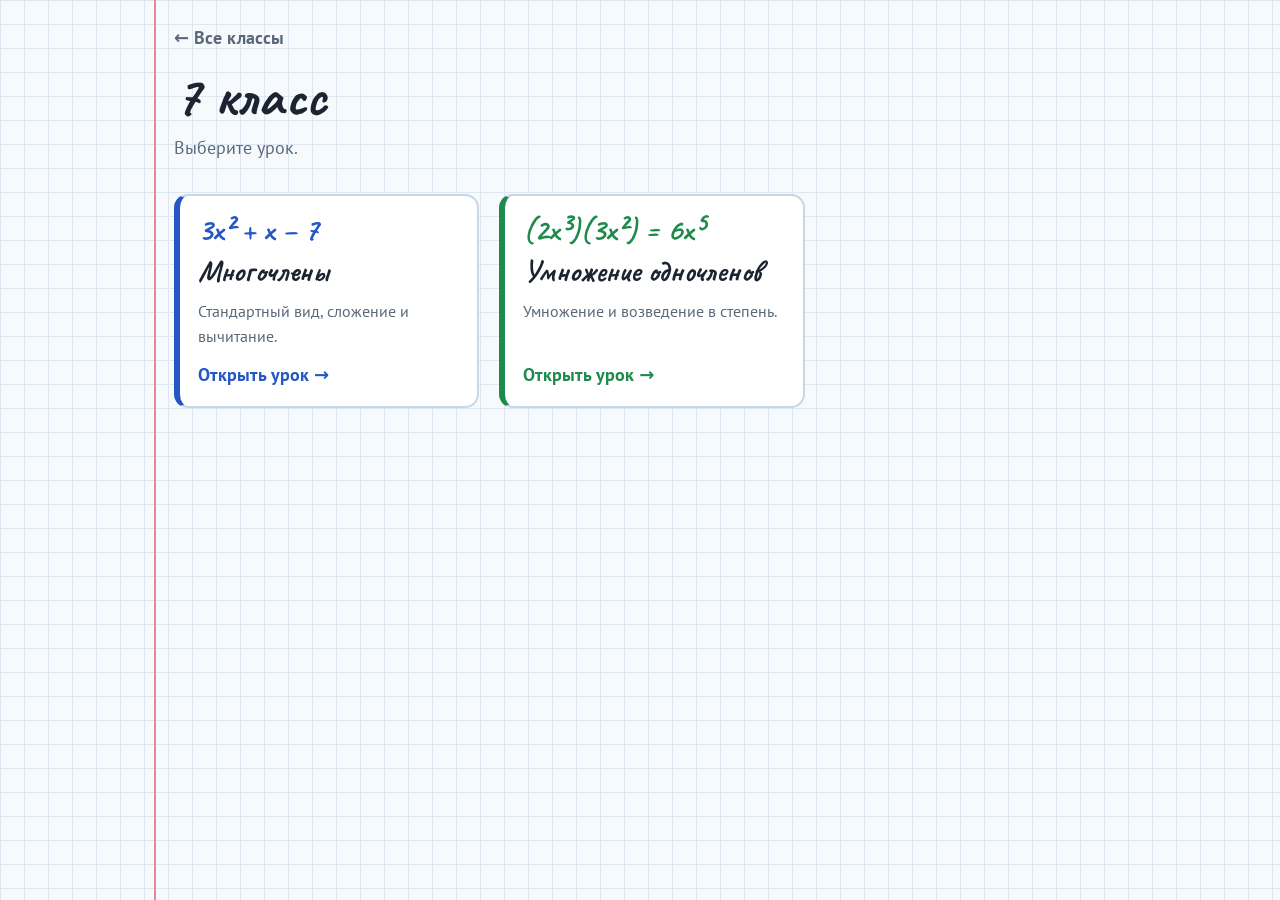
==== grade-7/index.html @ a740f824 "Organise lessons by grade (7, 9, 10) with grade index pages Co-Authored-By: Claude Sonnet 5.5 <norep" ====
<!DOCTYPE html>
<html lang="ru">
<head>
<meta charset="UTF-8">
<meta name="viewport" content="width=device-width, initial-scale=1, viewport-fit=cover">
<title>7 класс — Уроки математики</title>
<link rel="preconnect" href="https://fonts.googleapis.com">
<link rel="preconnect" href="https://fonts.gstatic.com" crossorigin>
<link href="https://fonts.googleapis.com/css2?family=Caveat:wght@600;700&family=PT+Sans:wght@400;700&display=swap" rel="stylesheet">
<link rel="stylesheet" href="../style.css">
</head>
<body>
<div class="page">
<a class="back" href="../">← Все классы</a>
<h1>7 класс</h1>
<p class="lead">Выберите урок.</p>
<div class="grid">
  <a class="card" style="--c:var(--blue)" href="polynomials.html">
    <span class="fx">3x² + x − 7</span>
    <h2>Многочлены</h2>
    <p>Стандартный вид, сложение и вычитание.</p>
    <span class="go">Открыть урок →</span>
  </a>
  <a class="card" style="--c:var(--green)" href="monomial-multiplication.html">
    <span class="fx">(2x³)(3x²) = 6x⁵</span>
    <h2>Умножение одночленов</h2>
    <p>Умножение и возведение в степень.</p>
    <span class="go">Открыть урок →</span>
  </a>
</div>
</div>
</body>
</html>
---- style.css ----
:root{
  --paper:#F7FAFD; --grid:#DCE7F2; --ink:#1B2430; --muted:#5A6878;
  --blue:#2457C5; --red:#D2353F; --green:#1E8A4C; --violet:#8A3FC2; --orange:#C46A0A; --margin:#E58A94;
  --card:#FFFFFF; --line:#C9D6E4;
  box-sizing:border-box;
  padding-top:env(safe-area-inset-top,0px); padding-bottom:env(safe-area-inset-bottom,0px);
}
@media (prefers-color-scheme: dark){
  :root{
    --paper:#17222C; --grid:#223241; --ink:#E8EEF4; --muted:#9AA9B8;
    --blue:#6E9BFF; --red:#FF6F78; --green:#4CC384; --violet:#C08BFF; --orange:#F0A24B; --margin:#8A3E47;
    --card:#1E2B37; --line:#33475A;
  }
}
*,*::before,*::after{box-sizing:inherit}
body{
  margin:0; color:var(--ink); font:18px/1.6 "PT Sans",system-ui,sans-serif;
  background-color:var(--paper);
  background-image:linear-gradient(var(--grid) 1px,transparent 1px),linear-gradient(90deg,var(--grid) 1px,transparent 1px);
  background-size:24px 24px;
}
.page{max-width:1020px;margin:0 auto;padding:24px 20px 64px 44px;position:relative;min-height:100vh}
.page::before{content:"";position:absolute;left:24px;top:0;bottom:0;width:2px;background:var(--margin)}
h1,h2{font-family:Caveat,"Comic Sans MS",cursive;font-weight:700;line-height:1.1;margin:0}
h1{font-size:clamp(2.4rem,6vw,3.6rem)}
h2{font-size:1.9rem}
.lead{color:var(--muted);font-size:1.1rem;max-width:68ch;margin:6px 0 32px}
.grid{display:grid;grid-template-columns:repeat(auto-fill,minmax(290px,1fr));gap:20px}
.card{
  display:flex;flex-direction:column;gap:6px;text-decoration:none;color:var(--ink);
  background:var(--card);border:2px solid var(--line);border-left:6px solid var(--c);
  border-radius:14px;padding:16px 18px;transition:transform .12s,border-color .12s;
}
.card:hover,.card:focus-visible{transform:translateY(-3px) rotate(-.4deg);border-color:var(--c)}
.card:focus-visible{outline:3px solid var(--c);outline-offset:3px}
.card p{margin:0;color:var(--muted);font-size:.98rem}
.fx{font-family:Caveat,cursive;font-weight:700;font-size:2rem;line-height:1.15;color:var(--c)}
.go{margin-top:auto;padding-top:6px;font-weight:700;color:var(--c)}
@media (prefers-reduced-motion:reduce){.card{transition:none}.card:hover{transform:none}}
h2{margin:0 0 4px}
.back{display:inline-block;margin-bottom:12px;color:var(--muted);text-decoration:none;font-weight:700}
.back:hover,.back:focus-visible{color:var(--ink);text-decoration:underline}
.count{color:var(--muted);font-size:.98rem}
.big{font-family:Caveat,cursive;font-weight:700;font-size:4rem;line-height:1;color:var(--c)}
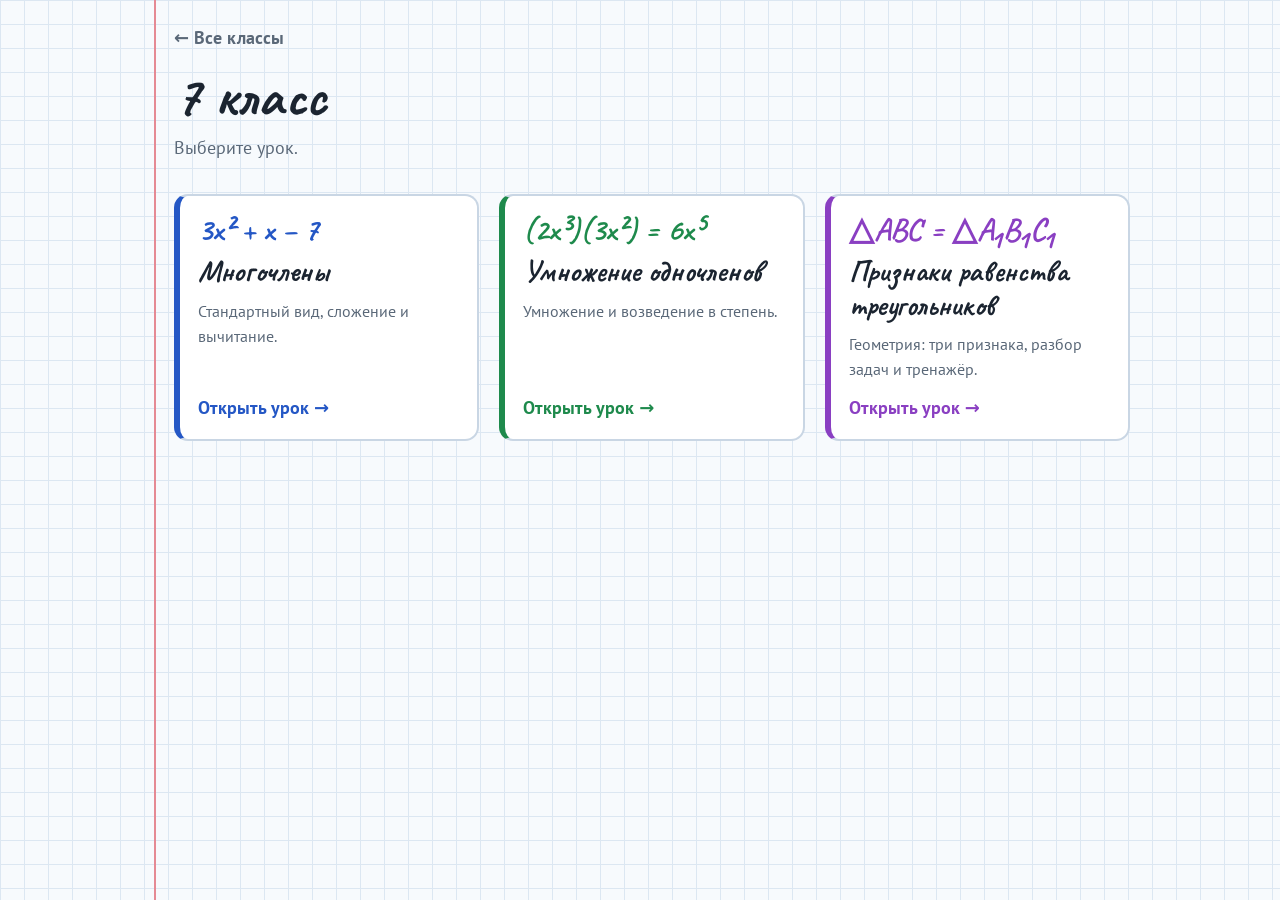
==== commit 0d0e0777: "Add grade 7 geometry lesson: triangle congruence criteria Interactive lesson on the three congruence" ====
--- a/grade-7/index.html
+++ b/grade-7/index.html
@@ -27,6 +27,12 @@
     <p>Умножение и возведение в степень.</p>
     <span class="go">Открыть урок →</span>
   </a>
+  <a class="card" style="--c:var(--violet)" href="triangle-congruence.html">
+    <span class="fx">△ABC = △A₁B₁C₁</span>
+    <h2>Признаки равенства треугольников</h2>
+    <p>Геометрия: три признака, разбор задач и тренажёр.</p>
+    <span class="go">Открыть урок →</span>
+  </a>
 </div>
 </div>
 </body>
